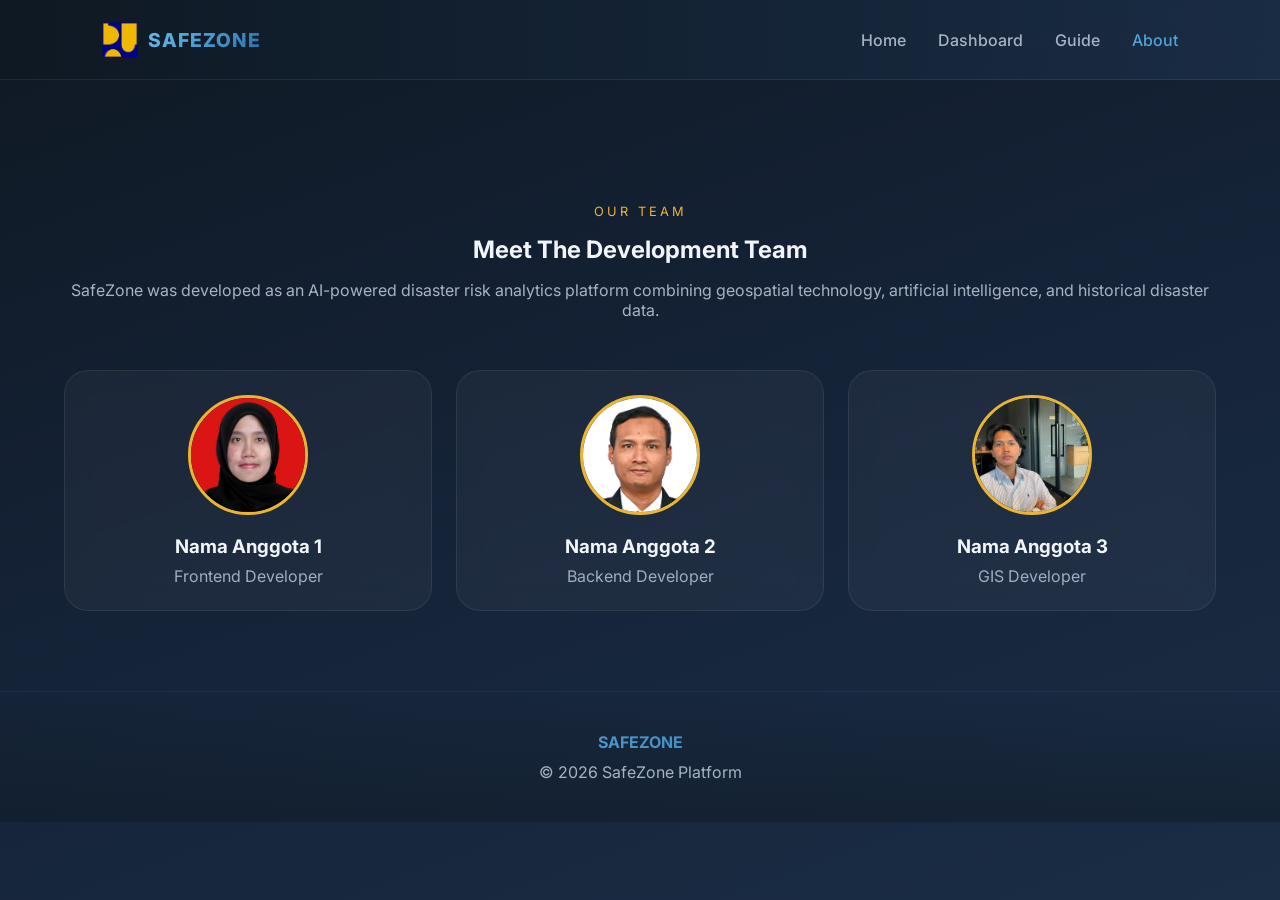
==== about.html @ 5dcff5f7 "about" ====
<!DOCTYPE html>
<html lang="en">

<head>
    <meta charset="UTF-8">
    <meta name="viewport" content="width=device-width, initial-scale=1.0">
    <title>About - SafeZone</title>

    <link rel="preconnect" href="https://fonts.googleapis.com">
    <link href="https://fonts.googleapis.com/css2?family=Inter:wght@300;400;500;600;700;800&display=swap" rel="stylesheet">

    <link rel="stylesheet" href="css/style.css">
</head>

<body>

<header class="header">

    <a href="index.html" class="logo">
        <img src="assets/logo-pu.png" class="logo-icon" alt="Logo PU">
        <span class="logo-text">SAFEZONE</span>
    </a>

    <nav class="navbar">
        <a href="index.html">Home</a>
        <a href="dashboard.html">Dashboard</a>
        <a href="guide.html">Guide</a>
        <a href="about.html" class="active">About</a>
    </nav>

</header>

<section class="about-section">

    <div class="section-header">
        <span class="section-tag">OUR TEAM</span>
        <h1>Meet The Development Team</h1>
        <p>
            SafeZone was developed as an AI-powered disaster risk analytics platform
            combining geospatial technology, artificial intelligence, and historical disaster data.
        </p>
    </div>

    <div class="team-grid">

        <div class="team-card">
            <img src="assets/team/1.jpeg" alt="Member">
            <h3>Nama Anggota 1</h3>
            <span>Frontend Developer</span>
        </div>

        <div class="team-card">
            <img src="assets/team/2.jpeg" alt="Member">
            <h3>Nama Anggota 2</h3>
            <span>Backend Developer</span>
        </div>

        <div class="team-card">
            <img src="assets/team/3.jpeg" alt="Member">
            <h3>Nama Anggota 3</h3>
            <span>GIS Developer</span>
        </div>

    </div>

</section>

<footer>
    <div class="footer-logo">SAFEZONE</div>
    <div class="footer-copy">© 2026 SafeZone Platform</div>
</footer>

</body>
</html>
---- css/style.css ----
:root{
    --bg-start:#0F1923;
    --bg-end:#1A2D45;
    --surface:rgba(26,45,69,0.85);
    --surface-2:rgba(35,58,88,0.9);
    --surface-solid:#1A2D45;
    --accent:#4FA3D9;
    --accent-hover:#6AB5E5;
    --accent-2:#2A6FA8;
    --pu-yellow:#EAB630;
    --pu-yellow-light:#F5CC4A;
    --pu-navy:#374774;
    --text:#F1F5F9;
    --muted:#A7B3C4;
    --border:rgba(255,255,255,.08);
    --border-accent:rgba(79,163,217,0.15);
}

*{
    margin:0;
    padding:0;
    box-sizing:border-box;
}

html{
    scroll-behavior:smooth;
}

body{
    font-family:'Inter',sans-serif;
    background:#0F1923;
    background-image:linear-gradient(160deg, #0F1923 0%, #152338 50%, #1A2D45 100%);
    background-attachment:fixed;
    color:var(--text);
    min-height:100vh;
}

/* ============================
   HEADER
   ============================ */

.header{
    position:sticky;
    top:0;
    z-index:1000;
    width:100%;
    height:80px;
    padding:0 8%;
    display:flex;
    justify-content:space-between;
    align-items:center;
    background:linear-gradient(90deg, rgba(15,25,35,0.95) 0%, rgba(26,45,69,0.95) 100%);
    backdrop-filter:blur(16px);
    border-bottom:1px solid var(--border-accent);
}

/* ============================
   LOGO
   ============================ */

.logo{
    text-decoration:none;
    display:flex;
    align-items:center;
    gap:10px;
}

.logo-icon {
    width: 36px;
    height: 36px;
    flex-shrink: 0;
    border-radius: 4px;
    object-fit: cover;
}

.logo-text{
    font-size:1.2rem;
    font-weight:800;
    letter-spacing:1px;
    background:linear-gradient(135deg, #6AB5E5 0%, #4FA3D9 40%, #2A6FA8 100%);
    -webkit-background-clip:text;
    -webkit-text-fill-color:transparent;
    background-clip:text;
}

/* ============================
   NAVBAR
   ============================ */

.navbar{
    display:flex;
    gap:32px;
}

.navbar a{
    text-decoration:none;
    color:var(--muted);
    font-weight:500;
    transition:.25s;
}

.navbar a:hover{
    color:var(--text);
}

.navbar a.active{
    color:var(--accent);
}

/* ============================
   HERO
   ============================ */

.hero{
    position:relative;
    min-height:90vh;
    display:flex;
    justify-content:center;
    align-items:center;
    padding:0 8%;
    overflow:hidden;
}

/* PHOTO GRID BACKGROUND */

.photo-grid-bg{
    position:absolute;
    inset:0;
    display:grid;
    grid-template-columns:repeat(4, 1fr);
    grid-template-rows:repeat(3, 1fr);
    gap:8px;
    padding:8px;
    z-index:0;
}

.photo-cell{
    border-radius:12px;
    overflow:hidden;
    opacity:0;
    animation:fadeInCell .6s ease forwards;
}

.photo-cell:nth-child(1)  { animation-delay:.05s }
.photo-cell:nth-child(2)  { animation-delay:.10s }
.photo-cell:nth-child(3)  { animation-delay:.15s }
.photo-cell:nth-child(4)  { animation-delay:.20s }
.photo-cell:nth-child(5)  { animation-delay:.25s }
.photo-cell:nth-child(6)  { animation-delay:.30s }
.photo-cell:nth-child(7)  { animation-delay:.35s }
.photo-cell:nth-child(8)  { animation-delay:.40s }
.photo-cell:nth-child(9)  { animation-delay:.45s }
.photo-cell:nth-child(10) { animation-delay:.50s }
.photo-cell:nth-child(11) { animation-delay:.55s }
.photo-cell:nth-child(12) { animation-delay:.60s }

@keyframes fadeInCell{
    to { opacity:.5; }
}

.photo-inner{
    width:100%;
    height:100%;
    background-size:cover;
    background-position:center;
    transition:transform .5s ease, opacity .3s ease;
}

.photo-cell:hover .photo-inner{
    transform:scale(1.12);
    opacity:0.8;
}

.hero::after{
    content:'';
    position:absolute;
    inset:0;
    background:
        radial-gradient(ellipse 80% 70% at 50% 50%,
            rgba(15,25,35,0.45) 0%,
            rgba(15,25,35,0.92) 100%);
    z-index:1;
    pointer-events:none;
}

.hero-content{
    position:relative;
    max-width:900px;
    text-align:center;
    z-index:2;
}

.section-tag{
    display:inline-block;
    color:var(--pu-yellow);
    font-size:.8rem;
    letter-spacing:3px;
    margin-bottom:16px;
}

.hero h1{
    font-size:4rem;
    line-height:1.1;
    margin-bottom:24px;
    background:linear-gradient(135deg, #F5CC4A 0%, #EAB630 50%, #C8931A 100%);
    -webkit-background-clip:text;
    -webkit-text-fill-color:transparent;
    background-clip:text;
}

.hero-desc{
    color:#6AB5E5;
    font-size:1.05rem;
    line-height:1.8;
    max-width:700px;
    margin:auto;
    text-shadow:0 1px 10px rgba(0,0,0,0.6);
}

.hero-buttons{
    margin-top:40px;
    display:flex;
    justify-content:center;
    gap:16px;
}

.btn-primary,
.btn-secondary{
    text-decoration:none;
    padding:14px 24px;
    border-radius:12px;
    font-weight:600;
    transition:.25s;
}

.btn-primary{
    background:linear-gradient(135deg, #4FA3D9 0%, #2A6FA8 100%);
    color:white;
    border:1px solid rgba(79,163,217,0.3);
}

.btn-primary:hover{
    background:linear-gradient(135deg, #6AB5E5 0%, #3D85BF 100%);
    box-shadow:0 4px 20px rgba(79,163,217,0.25);
}

.btn-secondary{
    border:1px solid var(--border-accent);
    color:var(--text);
    background:rgba(26,45,69,0.4);
    backdrop-filter:blur(8px);
}

.btn-secondary:hover{
    background:rgba(35,58,88,0.7);
    border-color:rgba(79,163,217,0.3);
}

/* ============================
   FEATURES
   ============================ */

.features-section{
    padding:80px 8%;
}

.section-header{
    text-align:center;
    margin-bottom:50px;
}

.section-header h2{
    margin-top:12px;
    font-size:2.2rem;
}

.section-header p{
    color:var(--muted);
    margin-top:16px;
}

.features-grid{
    display:grid;
    grid-template-columns:repeat(auto-fit,minmax(280px,1fr));
    gap:24px;
}

.feature-card{
    background:linear-gradient(145deg, rgba(26,45,69,0.9) 0%, rgba(21,35,56,0.95) 100%);
    border:1px solid var(--border-accent);
    border-radius:20px;
    padding:28px;
    transition:.3s;
    position:relative;
    overflow:hidden;
}

.feature-card::before{
    content:'';
    position:absolute;
    top:0; left:0; right:0;
    height:1px;
    background:linear-gradient(90deg, transparent, rgba(79,163,217,0.4), transparent);
}

.feature-card:hover{
    transform:translateY(-4px);
    background:linear-gradient(145deg, rgba(35,58,88,0.95) 0%, rgba(26,45,69,1) 100%);
    border-color:rgba(79,163,217,0.3);
    box-shadow:0 12px 32px rgba(0,0,0,0.3);
}

.feature-number{
    background:linear-gradient(135deg, #6AB5E5, #2A6FA8);
    -webkit-background-clip:text;
    -webkit-text-fill-color:transparent;
    background-clip:text;
    font-weight:700;
    font-size:1rem;
}

.feature-card h3{
    margin:16px 0;
}

.feature-card p{
    color:var(--muted);
    line-height:1.7;
}

/* ============================
   DASHBOARD
   ============================ */

.dashboard-layout{
    display:grid;
    grid-template-columns:2fr 1fr;
    gap:24px;
    padding:24px;
    min-height:calc(100vh - 80px);
}

.map-placeholder{
    height:calc(100vh - 128px);
    border-radius:24px;
    background:linear-gradient(145deg, rgba(26,45,69,0.9), rgba(15,25,35,0.95));
    border:1px solid var(--border-accent);
    display:flex;
    justify-content:center;
    align-items:center;
    text-align:center;
    padding:16px;
    box-sizing:border-box;
}

.map-frame{
    width:100%;
    height:100%;
    background:rgba(21,35,56,0.8);
    border:1px solid var(--border-accent);
    border-radius:20px;
    box-shadow:0 6px 24px rgba(0,0,0,.3);
    overflow:hidden;
    display:flex;
}

.map-iframe{
    width:100%;
    height:100%;
    border:none;
    border-radius:20px;
}

.sidebar{
    height:calc(100vh - 128px);
    display:flex;
    flex-direction:column;
}

.chat-card,
.answer-card{
    background:linear-gradient(160deg, rgba(26,45,69,0.95) 0%, rgba(21,35,56,0.98) 100%);
    border:1px solid var(--border-accent);
    border-radius:20px;
    padding:24px;
    height:100%;
    display:flex;
    flex-direction:column;
    position:relative;
    overflow:hidden;
}

.chat-card::before,
.answer-card::before{
    content:'';
    position:absolute;
    top:0; left:0; right:0;
    height:1px;
    background:linear-gradient(90deg, transparent, rgba(79,163,217,0.35), transparent);
}

/* ============================
   AGENT TITLE + ROBOT ICON
   ============================ */

.agent-title{
    display:flex;
    align-items:center;
    gap:10px;
    font-size:1rem;
    font-weight:600;
}

.robot-icon{
    width:24px;
    height:24px;
    color:var(--accent);
    flex-shrink:0;
}

/* ============================
   CARD SUBTITLE & TEXTAREA
   ============================ */

.card-subtitle{
    color:var(--muted);
    margin-top:8px;
    margin-bottom:18px;
}

textarea{
    width:100%;
    height:160px;
    resize:none;
    background:rgba(15,25,35,0.7);
    border:1px solid var(--border-accent);
    border-radius:12px;
    color:var(--text);
    padding:14px;
    font-family:'Inter',sans-serif;
    flex-shrink:0;
    transition:.25s;
}

textarea:focus{
    outline:none;
    border-color:rgba(79,163,217,0.5);
    background:rgba(15,25,35,0.9);
    box-shadow:0 0 0 3px rgba(79,163,217,0.08);
}

/* ============================
   DROPDOWN PROMPTS
   ============================ */

.dropdown-wrapper{
    margin:14px 0;
    flex-shrink:0;
}

.dropdown-label{
    display:block;
    font-size:.8rem;
    color:var(--muted);
    margin-bottom:8px;
    letter-spacing:.5px;
}

.custom-select{
    position:relative;
}

.custom-select select{
    width:100%;
    appearance:none;
    -webkit-appearance:none;
    background:rgba(15,25,35,0.7);
    border:1px solid var(--border-accent);
    border-radius:12px;
    color:var(--text);
    padding:12px 40px 12px 14px;
    font-family:'Inter',sans-serif;
    font-size:.88rem;
    cursor:pointer;
    transition:.25s;
    outline:none;
}

.custom-select select:focus{
    border-color:rgba(79,163,217,0.5);
    box-shadow:0 0 0 3px rgba(79,163,217,0.08);
}

.custom-select select option{
    background:#152338;
    color:var(--text);
    padding:8px;
}

.select-arrow{
    position:absolute;
    right:12px;
    top:50%;
    transform:translateY(-50%);
    pointer-events:none;
    color:var(--muted);
    display:flex;
    align-items:center;
}

.select-arrow svg{
    width:18px;
    height:18px;
}

/* ============================
   DYNAMIC DROPDOWN GROUP
   ============================ */

.dropdown-group {
    display: flex;
    flex-direction: column;
    gap: 12px;
    margin: 14px 0;
    flex-shrink: 0;
}

.dropdown-group .dropdown-wrapper {
    margin: 0; /* Menghilangkan margin bawaan agar tidak saling menumpuk dan terlalu lebar */
}

/* ============================
   SEND BUTTON
   ============================ */

.send-btn{
    width:100%;
    border:none;
    border-radius:12px;
    padding:14px;
    background:linear-gradient(135deg, #4FA3D9 0%, #2A6FA8 100%);
    color:white;
    font-weight:600;
    cursor:pointer;
    flex-shrink:0;
    margin-top:12px;
    transition:.25s;
    border:1px solid rgba(79,163,217,0.3);
}

.send-btn:hover{
    background:linear-gradient(135deg, #6AB5E5 0%, #3D85BF 100%);
    box-shadow:0 4px 20px rgba(79,163,217,0.25);
}

/* ============================
   ANSWER CARD
   ============================ */

.answer-card{
    min-height:250px;
}

.answer-header{
    display:flex;
    justify-content:space-between;
    align-items:center;
    margin-bottom:20px;
    flex-shrink:0;
}

.close-answer{
    width:38px;
    height:38px;
    border:none;
    border-radius:10px;
    cursor:pointer;
    background:rgba(35,58,88,0.8);
    color:var(--muted);
    font-size:16px;
    transition:.2s;
    border:1px solid var(--border-accent);
}

.close-answer:hover{
    background:rgba(42,111,168,0.3);
    color:var(--text);
}

#answer-content{
    margin-top:16px;
    color:var(--muted);
    line-height:1.8;
    overflow-y:auto;
    flex:1;
    min-height:0;
    scrollbar-width:thin;
    scrollbar-color:rgba(79,163,217,0.2) transparent;
}

#answer-content::-webkit-scrollbar{ width:3px; }
#answer-content::-webkit-scrollbar-track{ background:transparent; }
#answer-content::-webkit-scrollbar-thumb{ background:rgba(79,163,217,0.2); border-radius:999px; }
#answer-content::-webkit-scrollbar-thumb:hover{ background:rgba(79,163,217,0.4); }

.zoom-provinsi, .zoom-kabupaten {
    color: #7dd3fc;
    text-decoration: underline;
    text-decoration-color: rgba(125, 211, 252, 0.4);
    text-underline-offset: 3px;
    transition: all 0.2s ease;
    cursor: pointer;
}

.zoom-provinsi:hover, .zoom-kabupaten:hover {
    color: #bae6fd;
    text-decoration-color: #bae6fd;
}

/* ============================
   GUIDE
   ============================ */

.guide-section{
    padding:80px 8%;
    display:flex;
    justify-content:center;
}

.guide-card{
    width:100%;
    max-width:900px;
    background:linear-gradient(160deg, rgba(26,45,69,0.95) 0%, rgba(21,35,56,0.98) 100%);
    border:1px solid var(--border-accent);
    border-radius:24px;
    padding:40px;
    position:relative;
    overflow:hidden;
}

.guide-card::before{
    content:'';
    position:absolute;
    top:0; left:0; right:0;
    height:1px;
    background:linear-gradient(90deg, transparent, rgba(79,163,217,0.4), transparent);
}

.guide-card h1{ margin:16px 0; }

.guide-card p{
    color:var(--muted);
    margin-bottom:24px;
}

.guide-card ol{ padding-left:20px; }

.guide-card li{
    margin-bottom:16px;
    line-height:1.8;
    color:var(--muted);
}

/* ============================
   FOOTER
   ============================ */

footer{
    padding:40px;
    text-align:center;
    border-top:1px solid var(--border-accent);
    margin-top:80px;
    background:linear-gradient(180deg, transparent, rgba(15,25,35,0.5));
}

.footer-logo{
    font-weight:700;
    margin-bottom:10px;
    background:linear-gradient(135deg, #6AB5E5, #2A6FA8);
    -webkit-background-clip:text;
    -webkit-text-fill-color:transparent;
    background-clip:text;
}

.footer-copy{ color:var(--muted); }

/* ============================
   UTILITY
   ============================ */

.hidden{ display:none; }

/* ============================
   RESPONSIVE
   ============================ */

@media(max-width:1100px){
    .dashboard-layout{ grid-template-columns:1fr; }
    .map-placeholder{ height:500px; }
}

@media(max-width:768px){
    .header{ padding:0 5%; }
    .navbar{ gap:16px; }
    .hero h1{ font-size:2.8rem; }
    .hero-buttons{ flex-direction:column; }
}

.about-section{
    max-width:1200px;
    margin:120px auto 80px;
    padding:0 24px;
}

.team-grid{
    display:grid;
    grid-template-columns:repeat(auto-fit,minmax(250px,1fr));
    gap:24px;
    margin-top:50px;
}

.team-card{
    background:rgba(255,255,255,0.04);
    border:1px solid rgba(255,255,255,0.08);
    backdrop-filter:blur(12px);

    border-radius:24px;
    padding:24px;

    text-align:center;

    transition:.3s;
}

.team-card:hover{
    transform:translateY(-6px);
    border-color:#EAB630;
}

.team-card img{
    width:120px;
    height:120px;

    object-fit:cover;

    border-radius:50%;

    margin-bottom:16px;

    border:3px solid #EAB630;
}

.team-card h3{
    margin-bottom:8px;
}

.team-card span{
    color:#A0AEC0;
}
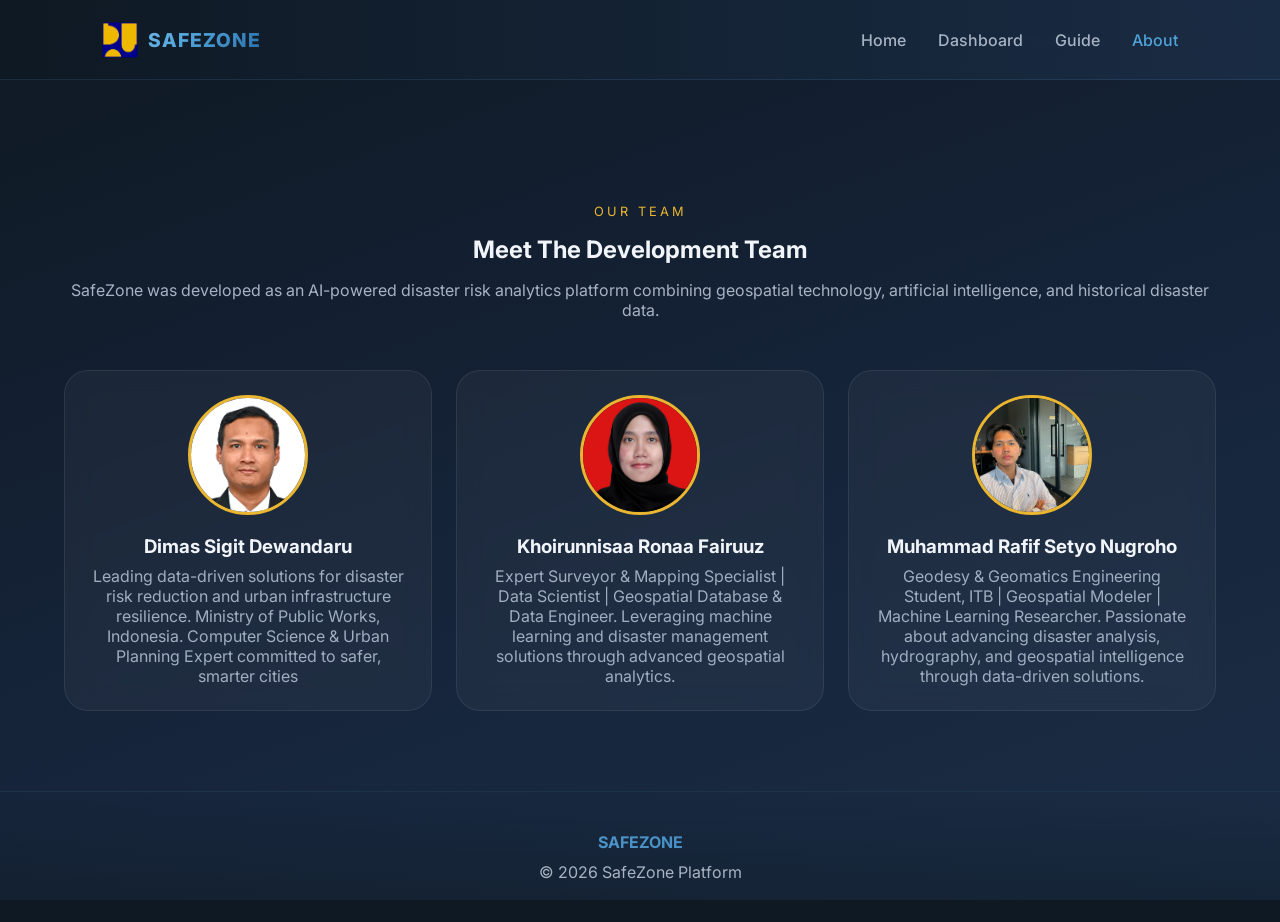
==== commit 307a465c: "deskripsi anggota" ====
--- a/about.html
+++ b/about.html
@@ -44,21 +44,21 @@
     <div class="team-grid">
 
         <div class="team-card">
-            <img src="assets/team/1.jpeg" alt="Member">
-            <h3>Nama Anggota 1</h3>
-            <span>Frontend Developer</span>
+            <img src="assets/team/2.jpeg" alt="Member">
+            <h3>Dimas Sigit Dewandaru</h3>
+            <span>Leading data-driven solutions for disaster risk reduction and urban infrastructure resilience. Ministry of Public Works, Indonesia. Computer Science & Urban Planning Expert committed to safer, smarter cities</span>
         </div>
 
         <div class="team-card">
-            <img src="assets/team/2.jpeg" alt="Member">
-            <h3>Nama Anggota 2</h3>
-            <span>Backend Developer</span>
+            <img src="assets/team/1.jpeg" alt="Member">
+            <h3>Khoirunnisaa Ronaa Fairuuz</h3>
+            <span>Expert Surveyor & Mapping Specialist | Data Scientist | Geospatial Database & Data Engineer. Leveraging machine learning and disaster management solutions through advanced geospatial analytics.</span>
         </div>
 
         <div class="team-card">
             <img src="assets/team/3.jpeg" alt="Member">
-            <h3>Nama Anggota 3</h3>
-            <span>GIS Developer</span>
+            <h3>Muhammad Rafif Setyo Nugroho</h3>
+            <span>Geodesy & Geomatics Engineering Student, ITB | Geospatial Modeler | Machine Learning Researcher. Passionate about advancing disaster analysis, hydrography, and geospatial intelligence through data-driven solutions.</span>
         </div>
 
     </div>
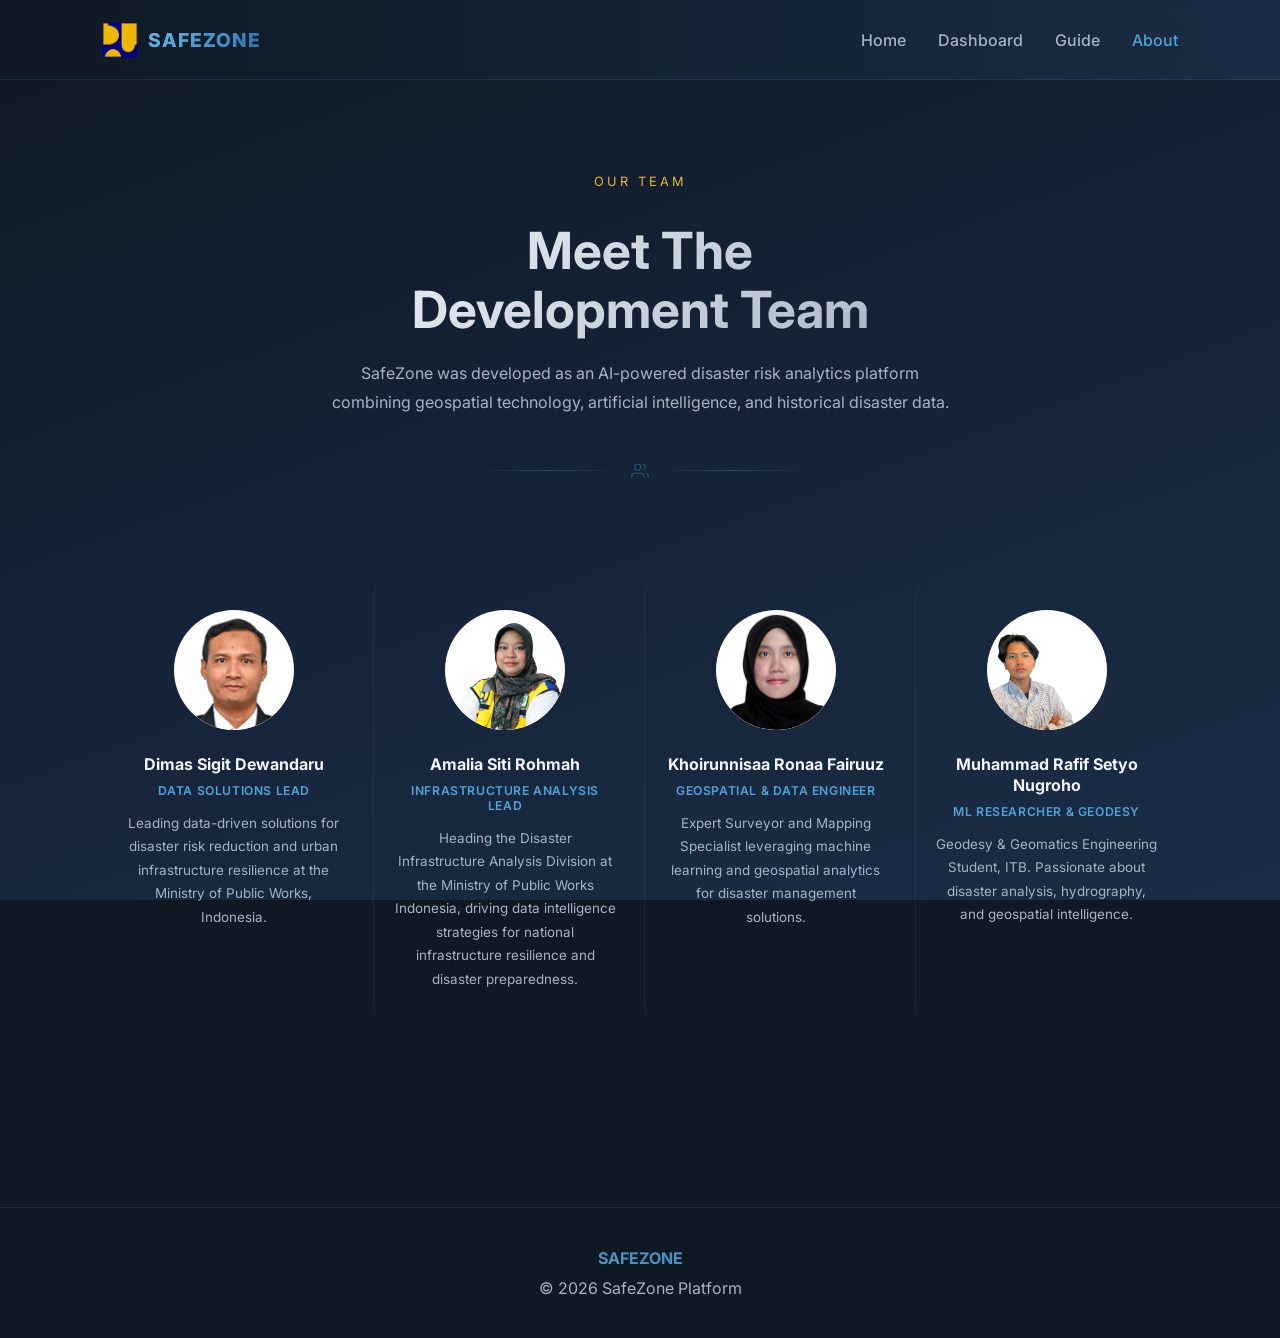
==== commit 310460ba: "revisi about" ====
--- a/about.html
+++ b/about.html
@@ -5,64 +5,135 @@
     <meta charset="UTF-8">
     <meta name="viewport" content="width=device-width, initial-scale=1.0">
     <title>About - SafeZone</title>
-
     <link rel="preconnect" href="https://fonts.googleapis.com">
+    <link rel="preconnect" href="https://fonts.gstatic.com" crossorigin>
     <link href="https://fonts.googleapis.com/css2?family=Inter:wght@300;400;500;600;700;800&display=swap" rel="stylesheet">
-
     <link rel="stylesheet" href="css/style.css">
 </head>
 
 <body>
 
 <header class="header">
-
     <a href="index.html" class="logo">
         <img src="assets/logo-pu.png" class="logo-icon" alt="Logo PU">
         <span class="logo-text">SAFEZONE</span>
     </a>
-
     <nav class="navbar">
         <a href="index.html">Home</a>
         <a href="dashboard.html">Dashboard</a>
         <a href="guide.html">Guide</a>
         <a href="about.html" class="active">About</a>
     </nav>
-
 </header>
 
-<section class="about-section">
-
-    <div class="section-header">
+<!-- HERO -->
+<section class="about-hero">
+    <div class="about-hero-inner">
         <span class="section-tag">OUR TEAM</span>
-        <h1>Meet The Development Team</h1>
+        <h1>Meet The<br>Development Team</h1>
         <p>
             SafeZone was developed as an AI-powered disaster risk analytics platform
-            combining geospatial technology, artificial intelligence, and historical disaster data.
+            combining geospatial technology, artificial intelligence,
+            and historical disaster data.
         </p>
     </div>
+    <div class="about-divider">
+        <span></span>
+        <svg viewBox="0 0 24 24" fill="none" stroke="currentColor" stroke-width="1.5" width="18" height="18">
+            <path d="M17 21v-2a4 4 0 0 0-4-4H5a4 4 0 0 0-4 4v2"/>
+            <circle cx="9" cy="7" r="4"/>
+            <path d="M23 21v-2a4 4 0 0 0-3-3.87M16 3.13a4 4 0 0 1 0 7.75"/>
+        </svg>
+        <span></span>
+    </div>
+</section>
 
-    <div class="team-grid">
+<!-- TEAM -->
+<section class="team-section">
+    <div class="team-grid-4">
 
-        <div class="team-card">
-            <img src="assets/team/2.jpeg" alt="Member">
-            <h3>Dimas Sigit Dewandaru</h3>
-            <span>Leading data-driven solutions for disaster risk reduction and urban infrastructure resilience. Ministry of Public Works, Indonesia. Computer Science & Urban Planning Expert committed to safer, smarter cities</span>
+        <div class="member-item">
+            <div class="member-avatar-wrap">
+                <img src="assets/team/2.png" alt="Dimas Sigit Dewandaru" class="member-avatar"
+                    onerror="this.style.display='none';this.nextElementSibling.style.display='flex';">
+                <div class="member-avatar-placeholder">
+                    <svg viewBox="0 0 24 24" fill="none" stroke="currentColor" stroke-width="1.2">
+                        <circle cx="12" cy="8" r="4"/>
+                        <path d="M4 20c0-4 3.6-7 8-7s8 3 8 7"/>
+                    </svg>
+                </div>
+                <div class="member-avatar-ring"></div>
+            </div>
+            <h3 class="member-name">Dimas Sigit Dewandaru</h3>
+            <span class="member-role">Data Solutions Lead</span>
+            <p class="member-desc">
+                Leading data-driven solutions for disaster risk reduction and urban infrastructure
+                resilience at the Ministry of Public Works, Indonesia.
+            </p>
         </div>
 
-        <div class="team-card">
-            <img src="assets/team/1.jpeg" alt="Member">
-            <h3>Khoirunnisaa Ronaa Fairuuz</h3>
-            <span>Expert Surveyor & Mapping Specialist | Data Scientist | Geospatial Database & Data Engineer. Leveraging machine learning and disaster management solutions through advanced geospatial analytics.</span>
+        <div class="member-item">
+            <div class="member-avatar-wrap">
+                <img src="assets/team/4.png" alt="Amalia Siti Rohmah" class="member-avatar"
+                    onerror="this.style.display='none';this.nextElementSibling.style.display='flex';">
+                <div class="member-avatar-placeholder">
+                    <svg viewBox="0 0 24 24" fill="none" stroke="currentColor" stroke-width="1.2">
+                        <circle cx="12" cy="8" r="4"/>
+                        <path d="M4 20c0-4 3.6-7 8-7s8 3 8 7"/>
+                    </svg>
+                </div>
+                <div class="member-avatar-ring"></div>
+            </div>
+            <h3 class="member-name">Amalia Siti Rohmah</h3>
+            <span class="member-role">Infrastructure Analysis Lead</span>
+            <p class="member-desc">
+                Heading the Disaster Infrastructure Analysis Division at the Ministry
+                of Public Works Indonesia, driving data intelligence strategies for
+                national infrastructure resilience and disaster preparedness.
+            </p>
         </div>
 
-        <div class="team-card">
-            <img src="assets/team/3.jpeg" alt="Member">
-            <h3>Muhammad Rafif Setyo Nugroho</h3>
-            <span>Geodesy & Geomatics Engineering Student, ITB | Geospatial Modeler | Machine Learning Researcher. Passionate about advancing disaster analysis, hydrography, and geospatial intelligence through data-driven solutions.</span>
+        <div class="member-item">
+            <div class="member-avatar-wrap">
+                <img src="assets/team/1.png" alt="Khoirunnisaa Ronaa Fairuuz" class="member-avatar"
+                    onerror="this.style.display='none';this.nextElementSibling.style.display='flex';">
+                <div class="member-avatar-placeholder">
+                    <svg viewBox="0 0 24 24" fill="none" stroke="currentColor" stroke-width="1.2">
+                        <circle cx="12" cy="8" r="4"/>
+                        <path d="M4 20c0-4 3.6-7 8-7s8 3 8 7"/>
+                    </svg>
+                </div>
+                <div class="member-avatar-ring"></div>
+            </div>
+            <h3 class="member-name">Khoirunnisaa Ronaa Fairuuz</h3>
+            <span class="member-role">Geospatial & Data Engineer</span>
+            <p class="member-desc">
+                Expert Surveyor and Mapping Specialist leveraging machine learning
+                and geospatial analytics for disaster management solutions.
+            </p>
+        </div>
+
+        <div class="member-item">
+            <div class="member-avatar-wrap">
+                <img src="assets/team/3.png" alt="Muhammad Rafif Setyo Nugroho" class="member-avatar"
+                    onerror="this.style.display='none';this.nextElementSibling.style.display='flex';">
+                <div class="member-avatar-placeholder">
+                    <svg viewBox="0 0 24 24" fill="none" stroke="currentColor" stroke-width="1.2">
+                        <circle cx="12" cy="8" r="4"/>
+                        <path d="M4 20c0-4 3.6-7 8-7s8 3 8 7"/>
+                    </svg>
+                </div>
+                <div class="member-avatar-ring"></div>
+            </div>
+            <h3 class="member-name">Muhammad Rafif Setyo Nugroho</h3>
+            <span class="member-role">ML Researcher & Geodesy</span>
+            <p class="member-desc">
+                Geodesy & Geomatics Engineering Student, ITB. Passionate about
+                disaster analysis, hydrography, and geospatial intelligence.
+            </p>
         </div>
 
     </div>
-
 </section>
 
 <footer>
--- a/css/style.css
+++ b/css/style.css
@@ -714,46 +714,310 @@
 
 .team-grid{
     display:grid;
-    grid-template-columns:repeat(auto-fit,minmax(250px,1fr));
-    gap:24px;
-    margin-top:50px;
+    grid-template-columns:repeat(2,1fr);
+    gap:32px;
+    margin-top:60px;
 }
 
 .team-card{
-    background:rgba(255,255,255,0.04);
-    border:1px solid rgba(255,255,255,0.08);
-    backdrop-filter:blur(12px);
-
-    border-radius:24px;
-    padding:24px;
+    background:linear-gradient(
+        180deg,
+        rgba(255,255,255,.06),
+        rgba(255,255,255,.03)
+    );
+
+    border:1px solid rgba(255,255,255,.08);
+
+    backdrop-filter:blur(20px);
+
+    border-radius:28px;
+
+    padding:32px;
 
     text-align:center;
 
-    transition:.3s;
+    transition:.3s ease;
+
+    min-height:620px;
 }
 
 .team-card:hover{
+    transform:translateY(-8px);
+    border-color:#EAB630;
+}
+
+.team-photo{
+    width: 180px;
+    height: 180px;
+
+    object-fit: cover;
+
+    border-radius: 50%;
+
+    border: 4px solid #EAB630;
+
+    display: block;
+    margin: 0 auto 20px;
+}
+
+.team-card h3{
+    font-size:1.8rem;
+    margin-bottom:8px;
+}
+
+.team-role{
+    color:#EAB630;
+    font-weight:600;
+    margin-bottom:20px;
+    display:block;
+}
+
+.team-description{
+    color:#B8C1D1;
+    line-height:1.8;
+    font-size:1rem;
+    margin-bottom:24px;
+}
+
+.team-tags{
+    display:flex;
+    justify-content:center;
+    flex-wrap:wrap;
+    gap:10px;
+}
+
+.team-tags span{
+    padding:8px 14px;
+    border-radius:999px;
+
+    background:rgba(234,182,48,.12);
+    border:1px solid rgba(234,182,48,.25);
+
+    color:#EAB630;
+    font-size:.85rem;
+}
+
+@media(max-width:900px){
+
+    .team-grid{
+        grid-template-columns:1fr;
+    }
+
+}
+/* ============================
+   ABOUT PAGE
+   ============================ */
+
+.about-hero{
+    text-align:center;
+    padding:90px 8% 50px;
+}
+
+.about-hero-inner{
+    max-width:620px;
+    margin:0 auto;
+}
+
+.about-hero h1{
+    font-size:3.2rem;
+    line-height:1.15;
+    margin:16px 0 20px;
+    background:linear-gradient(135deg, #F1F5F9 0%, #A7B3C4 100%);
+    -webkit-background-clip:text;
+    -webkit-text-fill-color:transparent;
+    background-clip:text;
+}
+
+.about-hero p{
+    color:var(--muted);
+    line-height:1.85;
+    font-size:1rem;
+}
+
+.about-divider{
+    display:flex;
+    align-items:center;
+    gap:16px;
+    max-width:320px;
+    margin:44px auto 0;
+    color:rgba(79,163,217,0.4);
+}
+
+.about-divider span{
+    flex:1;
+    height:1px;
+    background:linear-gradient(90deg, transparent, rgba(79,163,217,0.3), transparent);
+}
+
+/* TEAM — no box, floating style */
+
+.team-section{
+    padding:48px 8% 100px;
+}
+
+.team-grid-4{
+    display:grid;
+    grid-template-columns:repeat(4, 1fr);
+    gap:8px;
+    max-width:1100px;
+    margin:0 auto;
+}
+
+.member-item{
+    display:flex;
+    flex-direction:column;
+    align-items:center;
+    text-align:center;
+    padding:32px 20px 36px;
+    border-radius:20px;
+    transition:.35s cubic-bezier(.25,.8,.25,1);
+    position:relative;
+}
+
+.member-item::after{
+    content:'';
+    position:absolute;
+    inset:0;
+    border-radius:20px;
+    background:rgba(79,163,217,0.0);
+    transition:.35s;
+    pointer-events:none;
+}
+
+.member-item:hover{
     transform:translateY(-6px);
-    border-color:#EAB630;
-}
-
-.team-card img{
+}
+
+.member-item:hover::after{
+    background:rgba(79,163,217,0.04);
+}
+
+/* Separator between members */
+.member-item + .member-item{
+    border-left:1px solid rgba(255,255,255,0.05);
+}
+
+/* Avatar */
+
+.member-avatar-wrap{
+    position:relative;
     width:120px;
     height:120px;
-
+    margin-bottom:24px;
+    flex-shrink:0;
+    background:#ffffff;
+    border-radius:50%;
+    overflow:hidden;
+}
+
+.member-avatar{
+    width:120px;
+    height:120px;
+    border-radius:50%;
     object-fit:cover;
-
+    display:block;
+    position:relative;
+    z-index:1;
+    transition:.4s;
+}
+
+.member-item:hover .member-avatar{
+    transform:scale(1.04);
+}
+
+.member-avatar-placeholder{
+    width:120px;
+    height:120px;
     border-radius:50%;
-
-    margin-bottom:16px;
-
-    border:3px solid #EAB630;
-}
-
-.team-card h3{
+    background:rgba(26,45,69,0.8);
+    display:none;
+    align-items:center;
+    justify-content:center;
+    color:var(--muted);
+    position:relative;
+    z-index:1;
+}
+
+.member-avatar-placeholder svg{
+    width:48px;
+    height:48px;
+    opacity:0.3;
+}
+
+/* Animated ring around avatar */
+.member-avatar-ring{
+    display:none;
+    position:absolute;
+    inset:-4px;
+    border-radius:16px;
+    border:2px solid transparent;
+    background:
+        linear-gradient(rgba(15,25,35,1), rgba(15,25,35,1)) padding-box,
+        linear-gradient(135deg, rgba(79,163,217,0.5), rgba(42,111,168,0.2), rgba(79,163,217,0.5)) border-box;
+    transition:.4s;
+    z-index:0;
+}
+
+
+
+/* Text */
+
+.member-name{
+    font-size:1rem;
+    font-weight:700;
+    color:var(--text);
+    line-height:1.3;
     margin-bottom:8px;
 }
 
-.team-card span{
-    color:#A0AEC0;
+.member-role{
+    font-size:.76rem;
+    font-weight:600;
+    color:var(--accent);
+    letter-spacing:.6px;
+    text-transform:uppercase;
+    margin-bottom:14px;
+    display:block;
+}
+
+.member-desc{
+    font-size:.84rem;
+    color:var(--muted);
+    line-height:1.75;
+}
+
+/* RESPONSIVE */
+
+@media(max-width:900px){
+    .team-grid-4{
+        grid-template-columns:repeat(2, 1fr);
+        gap:0;
+    }
+    .member-item + .member-item{
+        border-left:none;
+    }
+    .member-item:nth-child(odd){
+        border-right:1px solid rgba(255,255,255,0.05);
+    }
+    .member-item:nth-child(1),
+    .member-item:nth-child(2){
+        border-bottom:1px solid rgba(255,255,255,0.05);
+    }
+    .about-hero h1{
+        font-size:2.4rem;
+    }
+}
+
+@media(max-width:540px){
+    .team-grid-4{
+        grid-template-columns:1fr;
+    }
+    .member-item + .member-item,
+    .member-item:nth-child(odd){
+        border:none;
+        border-top:1px solid rgba(255,255,255,0.05);
+    }
+    .about-hero h1{
+        font-size:2rem;
+    }
 }
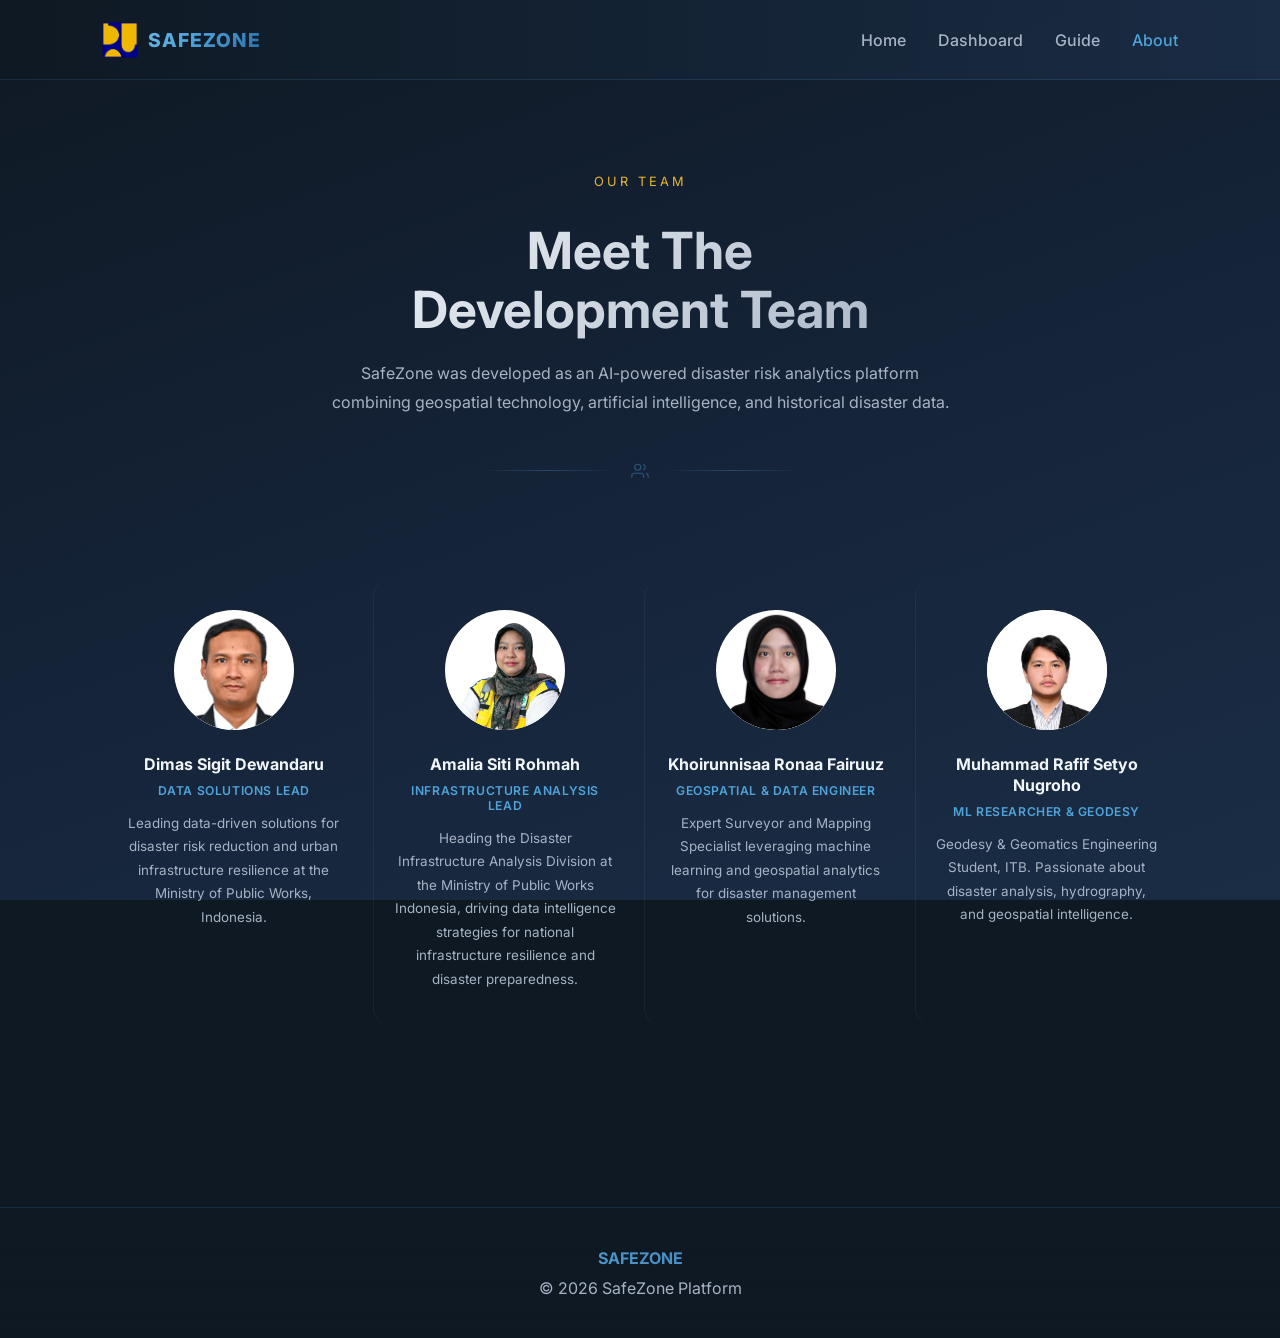
==== commit c5751e31: "revisi foto dan upd tipis" ====
--- a/about.html
+++ b/about.html
@@ -115,7 +115,7 @@
 
         <div class="member-item">
             <div class="member-avatar-wrap">
-                <img src="assets/team/3.png" alt="Muhammad Rafif Setyo Nugroho" class="member-avatar"
+                <img src="assets/team/3.jpeg" alt="Muhammad Rafif Setyo Nugroho" class="member-avatar"
                     onerror="this.style.display='none';this.nextElementSibling.style.display='flex';">
                 <div class="member-avatar-placeholder">
                     <svg viewBox="0 0 24 24" fill="none" stroke="currentColor" stroke-width="1.2">
@@ -141,5 +141,6 @@
     <div class="footer-copy">© 2026 SafeZone Platform</div>
 </footer>
 
+<script src="js/transition.js"></script>
 </body>
 </html>
--- a/css/style.css
+++ b/css/style.css
@@ -1020,4 +1020,29 @@
     .about-hero h1{
         font-size:2rem;
     }
+}
+
+/* ============================
+   PAGE TRANSITION
+   ============================ */
+
+body{
+    animation:pageFadeIn .4s ease forwards;
+}
+
+@keyframes pageFadeIn{
+    from{
+        opacity:0;
+        transform:translateY(8px);
+    }
+    to{
+        opacity:1;
+        transform:translateY(0);
+    }
+}
+
+body.fade-out{
+    opacity:0;
+    transform:translateY(-8px);
+    transition:opacity .3s ease, transform .3s ease;
 }
